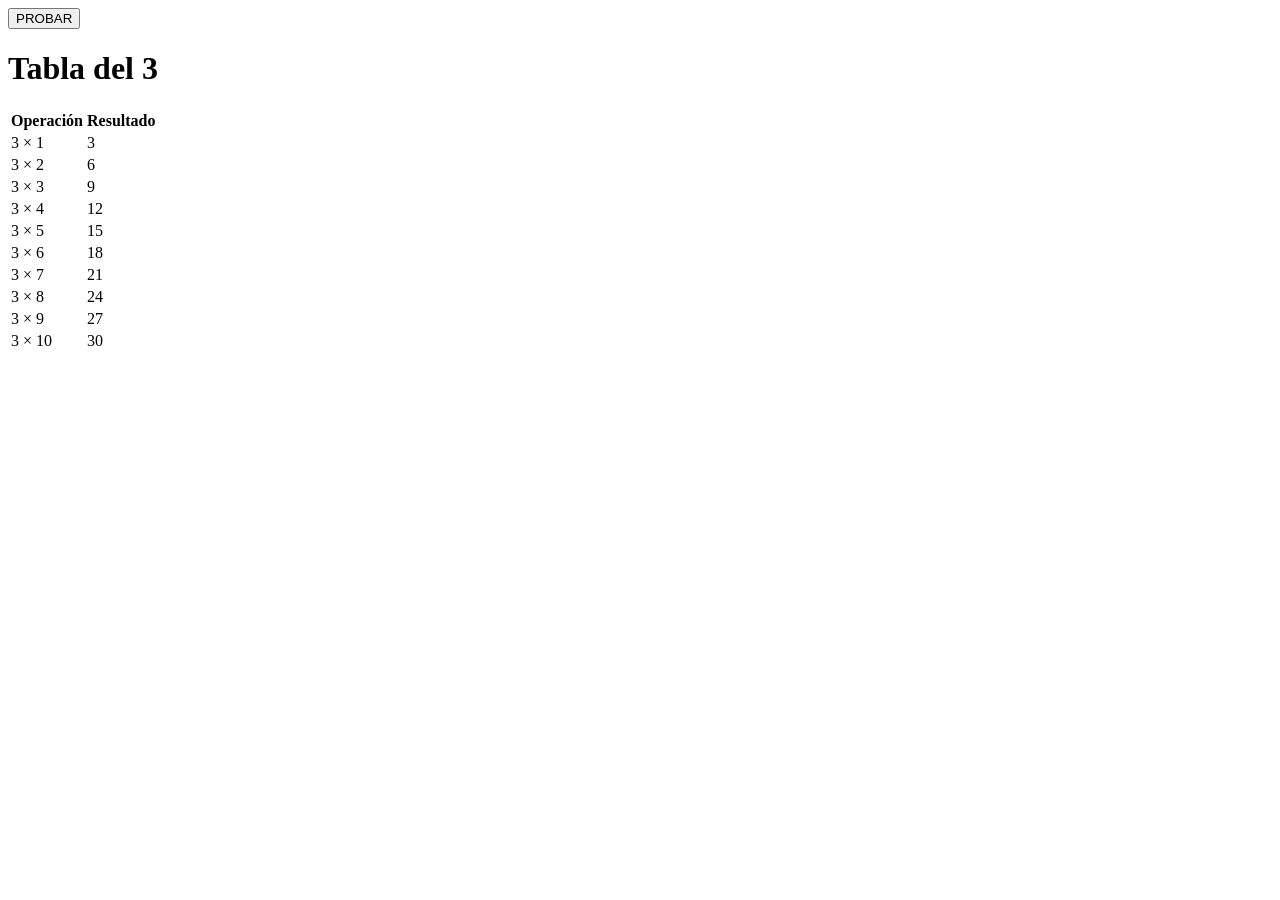
==== tablas/index.html @ b4a9148c "creamos la carpeta tablas y usamos ia para generar la tabla del 3 con html y css" ====
<!DOCTYPE html>
<html lang="es">
<head>
    <meta charset="UTF-8">
    <meta name="viewport" content="width=device-width, initial-scale=1.0">
    <title>Tabla del 3</title>

    <link rel="stylesheet" href="estilos.css">
</head>

<body>

    <main class="contenedor">

        <button class="boton-probar">PROBAR</button>

        <h1>Tabla del 3</h1>

        <table>
            <thead>
                <tr>
                    <th>Operación</th>
                    <th>Resultado</th>
                </tr>
            </thead>

            <tbody>
                <tr>
                    <td>3 × 1</td>
                    <td>3</td>
                </tr>

                <tr>
                    <td>3 × 2</td>
                    <td>6</td>
                </tr>

                <tr>
                    <td>3 × 3</td>
                    <td>9</td>
                </tr>

                <tr>
                    <td>3 × 4</td>
                    <td>12</td>
                </tr>

                <tr>
                    <td>3 × 5</td>
                    <td>15</td>
                </tr>

                <tr>
                    <td>3 × 6</td>
                    <td>18</td>
                </tr>

                <tr>
                    <td>3 × 7</td>
                    <td>21</td>
                </tr>

                <tr>
                    <td>3 × 8</td>
                    <td>24</td>
                </tr>

                <tr>
                    <td>3 × 9</td>
                    <td>27</td>
                </tr>

                <tr>
                    <td>3 × 10</td>
                    <td>30</td>
                </tr>
            </tbody>
        </table>

    </main>
    <script src="multiplicar.js"></script>
</body>
</html>
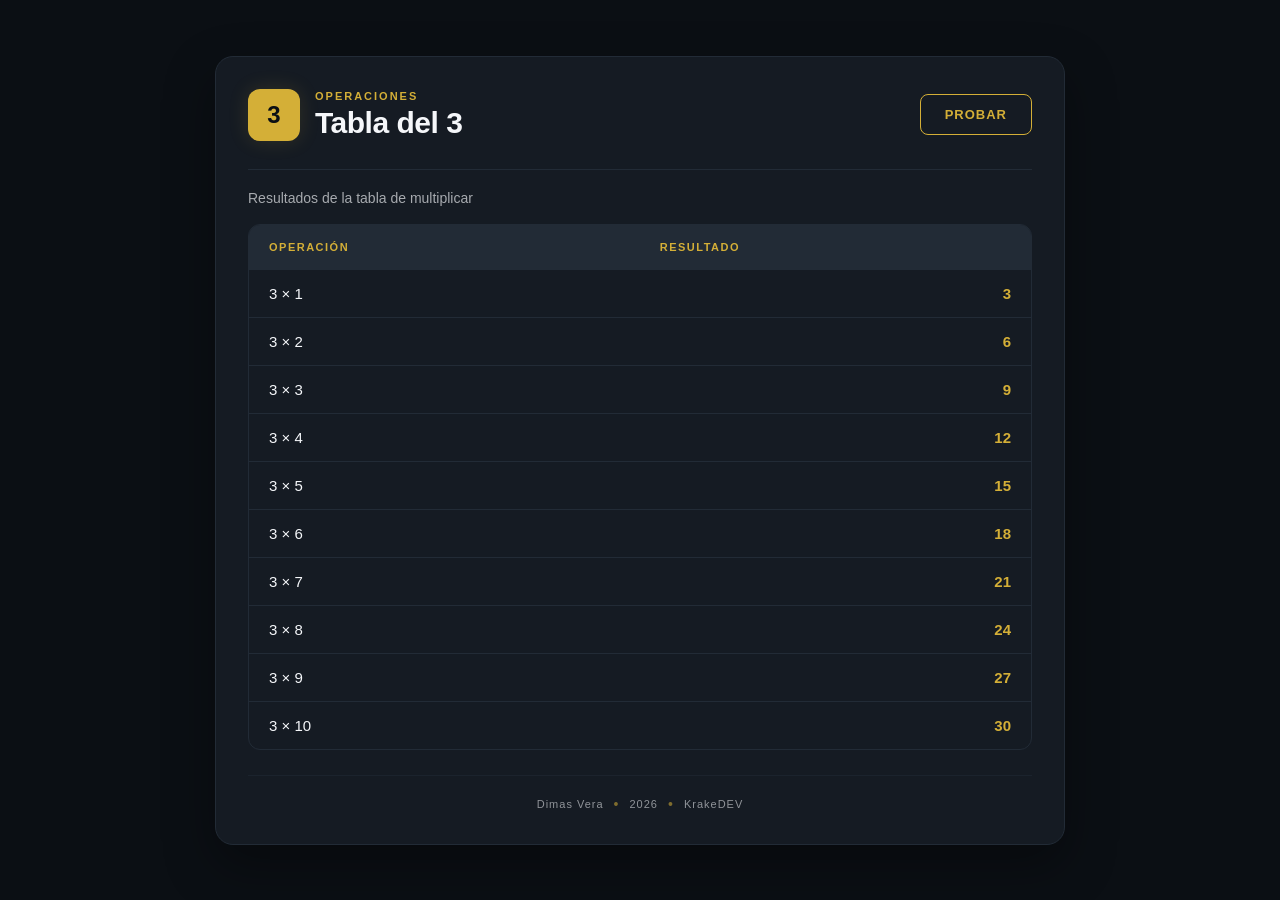
==== commit fa753dd0: "agregamos un estilo profesional y nuestro footer" ====
--- a/tablas/index.html
+++ b/tablas/index.html
@@ -1,85 +1,140 @@
 <!DOCTYPE html>
 <html lang="es">
+
 <head>
     <meta charset="UTF-8">
     <meta name="viewport" content="width=device-width, initial-scale=1.0">
+
     <title>Tabla del 3</title>
 
-    <link rel="stylesheet" href="estilos.css">
+    <link rel="stylesheet" href="multiplicar.css">
 </head>
 
 <body>
 
     <main class="contenedor">
 
-        <button class="boton-probar">PROBAR</button>
+        <section class="tarjeta">
 
-        <h1>Tabla del 3</h1>
+            <header class="encabezado">
 
-        <table>
-            <thead>
-                <tr>
-                    <th>Operación</th>
-                    <th>Resultado</th>
-                </tr>
-            </thead>
+                <div class="marca">
+                    <span class="marca-icono">3</span>
 
-            <tbody>
-                <tr>
-                    <td>3 × 1</td>
-                    <td>3</td>
-                </tr>
+                    <div>
+                        <p class="marca-superior">OPERACIONES</p>
+                        <h1>Tabla del 3</h1>
+                    </div>
+                </div>
 
-                <tr>
-                    <td>3 × 2</td>
-                    <td>6</td>
-                </tr>
+                <button class="boton-probar">
+                    PROBAR
+                </button>
 
-                <tr>
-                    <td>3 × 3</td>
-                    <td>9</td>
-                </tr>
+            </header>
 
-                <tr>
-                    <td>3 × 4</td>
-                    <td>12</td>
-                </tr>
 
-                <tr>
-                    <td>3 × 5</td>
-                    <td>15</td>
-                </tr>
+            <div class="separador"></div>
 
-                <tr>
-                    <td>3 × 6</td>
-                    <td>18</td>
-                </tr>
 
-                <tr>
-                    <td>3 × 7</td>
-                    <td>21</td>
-                </tr>
+            <div class="descripcion">
+                <p>
+                    Resultados de la tabla de multiplicar
+                </p>
+            </div>
 
-                <tr>
-                    <td>3 × 8</td>
-                    <td>24</td>
-                </tr>
 
-                <tr>
-                    <td>3 × 9</td>
-                    <td>27</td>
-                </tr>
+            <div class="tabla-contenedor">
 
-                <tr>
-                    <td>3 × 10</td>
-                    <td>30</td>
-                </tr>
-            </tbody>
-        </table>
+                <table>
+
+                    <thead>
+                        <tr>
+                            <th>OPERACIÓN</th>
+                            <th>RESULTADO</th>
+                        </tr>
+                    </thead>
+
+                    <tbody>
+
+                        <tr>
+                            <td>3 × 1</td>
+                            <td>3</td>
+                        </tr>
+
+                        <tr>
+                            <td>3 × 2</td>
+                            <td>6</td>
+                        </tr>
+
+                        <tr>
+                            <td>3 × 3</td>
+                            <td>9</td>
+                        </tr>
+
+                        <tr>
+                            <td>3 × 4</td>
+                            <td>12</td>
+                        </tr>
+
+                        <tr>
+                            <td>3 × 5</td>
+                            <td>15</td>
+                        </tr>
+
+                        <tr>
+                            <td>3 × 6</td>
+                            <td>18</td>
+                        </tr>
+
+                        <tr>
+                            <td>3 × 7</td>
+                            <td>21</td>
+                        </tr>
+
+                        <tr>
+                            <td>3 × 8</td>
+                            <td>24</td>
+                        </tr>
+
+                        <tr>
+                            <td>3 × 9</td>
+                            <td>27</td>
+                        </tr>
+
+                        <tr>
+                            <td>3 × 10</td>
+                            <td>30</td>
+                        </tr>
+
+                    </tbody>
+
+                </table>
+
+            </div>
+
+
+            <footer class="pie">
+
+    <span>Dimas Vera</span>
+
+    <span class="separador-footer">•</span>
+
+    <span>2026</span>
+
+    <span class="separador-footer">•</span>
+
+    <span>KrakeDEV</span>
+
+</footer>
+
+        </section>
 
     </main>
-    <script src="multiplicar.js"></script>
+
+    
+<script src="multiplicar.js"></script>
 </body>
+
+
 </html>
-
-   
--- a/tablas/multiplicar.css
+++ b/tablas/multiplicar.css
@@ -0,0 +1,494 @@
+/* =========================================
+   CONFIGURACIÓN GENERAL
+========================================= */
+
+* {
+    box-sizing: border-box;
+}
+
+body {
+    margin: 0;
+    min-height: 100vh;
+
+    font-family: Arial, Helvetica, sans-serif;
+
+    background-color: #0B0F14;
+    color: #F5F7FA;
+
+    display: flex;
+    justify-content: center;
+    align-items: center;
+
+    padding: 30px;
+}
+
+
+/* =========================================
+   CONTENEDOR PRINCIPAL
+========================================= */
+
+.contenedor {
+    width: 100%;
+    max-width: 850px;
+
+    animation: aparecer 0.8s ease;
+}
+
+
+/* =========================================
+   TARJETA
+========================================= */
+
+.tarjeta {
+    background-color: #151B23;
+
+    border: 1px solid #222B36;
+
+    border-radius: 18px;
+
+    padding: 32px;
+
+    box-shadow:
+        0 20px 50px rgba(0, 0, 0, 0.35);
+
+    transition:
+        transform 0.3s ease,
+        box-shadow 0.3s ease;
+}
+
+.tarjeta:hover {
+    transform: translateY(-4px);
+
+    box-shadow:
+        0 25px 60px rgba(0, 0, 0, 0.45);
+}
+
+
+/* =========================================
+   ENCABEZADO
+========================================= */
+
+.encabezado {
+    display: flex;
+
+    justify-content: space-between;
+    align-items: center;
+
+    gap: 20px;
+}
+
+
+/* =========================================
+   MARCA
+========================================= */
+
+.marca {
+    display: flex;
+
+    align-items: center;
+
+    gap: 15px;
+}
+
+.marca-icono {
+    width: 52px;
+    height: 52px;
+
+    display: flex;
+    align-items: center;
+    justify-content: center;
+
+    border-radius: 12px;
+
+    background-color: #D4AF37;
+
+    color: #0B0F14;
+
+    font-size: 24px;
+    font-weight: bold;
+
+    box-shadow:
+        0 0 20px rgba(212, 175, 55, 0.15);
+
+    animation: pulso 3s infinite;
+}
+
+
+.marca-superior {
+    margin: 0 0 4px;
+
+    color: #D4AF37;
+
+    font-size: 11px;
+    font-weight: bold;
+
+    letter-spacing: 2px;
+}
+
+
+h1 {
+    margin: 0;
+
+    font-size: 30px;
+
+    font-weight: 600;
+
+    letter-spacing: -0.5px;
+}
+
+
+/* =========================================
+   BOTÓN
+========================================= */
+
+.boton-probar {
+    padding: 12px 24px;
+
+    border: 1px solid #D4AF37;
+
+    border-radius: 8px;
+
+    background-color: transparent;
+
+    color: #D4AF37;
+
+    font-size: 13px;
+    font-weight: bold;
+
+    letter-spacing: 1px;
+
+    cursor: pointer;
+
+    transition:
+        background-color 0.3s ease,
+        color 0.3s ease,
+        transform 0.2s ease,
+        box-shadow 0.3s ease;
+}
+
+.boton-probar:hover {
+    background-color: #D4AF37;
+
+    color: #0B0F14;
+
+    transform: translateY(-2px);
+
+    box-shadow:
+        0 8px 20px rgba(212, 175, 55, 0.2);
+}
+
+.boton-probar:active {
+    transform: translateY(0);
+}
+
+
+/* =========================================
+   SEPARADOR
+========================================= */
+
+.separador {
+    height: 1px;
+
+    margin: 28px 0 20px;
+
+    background-color: #222B36;
+}
+
+
+/* =========================================
+   DESCRIPCIÓN
+========================================= */
+
+.descripcion p {
+    margin: 0 0 18px;
+
+    color: #F5F7FA;
+
+    font-size: 14px;
+
+    opacity: 0.65;
+}
+
+
+/* =========================================
+   TABLA
+========================================= */
+
+.tabla-contenedor {
+    width: 100%;
+
+    overflow-x: auto;
+
+    border: 1px solid #222B36;
+
+    border-radius: 12px;
+}
+
+table {
+    width: 100%;
+
+    border-collapse: collapse;
+
+    min-width: 450px;
+}
+
+
+/* Cabecera */
+
+thead {
+    background-color: #222B36;
+}
+
+th {
+    padding: 16px 20px;
+
+    color: #D4AF37;
+
+    font-size: 11px;
+
+    letter-spacing: 1.5px;
+
+    text-align: left;
+}
+
+
+/* Celdas */
+
+td {
+    padding: 15px 20px;
+
+    border-top: 1px solid #222B36;
+
+    color: #F5F7FA;
+
+    font-size: 15px;
+
+    transition:
+        background-color 0.25s ease,
+        padding-left 0.25s ease;
+}
+
+
+/* Resultado */
+
+td:last-child {
+    color: #D4AF37;
+
+    font-weight: bold;
+
+    text-align: right;
+}
+
+
+/* =========================================
+   EFECTO HOVER DE FILAS
+========================================= */
+
+tbody tr {
+    transition:
+        background-color 0.25s ease,
+        transform 0.25s ease;
+}
+
+tbody tr:hover {
+    background-color: #222B36;
+}
+
+tbody tr:hover td:first-child {
+    padding-left: 25px;
+}
+
+
+/* =========================================
+   PIE
+========================================= */
+
+.pie {
+    display: flex;
+
+    align-items: center;
+
+    gap: 10px;
+
+    margin-top: 20px;
+
+    color: #F5F7FA;
+
+    font-size: 11px;
+
+    letter-spacing: 1px;
+
+    opacity: 0.5;
+}
+
+.indicador {
+    width: 6px;
+    height: 6px;
+
+    border-radius: 50%;
+
+    background-color: #D4AF37;
+
+    box-shadow:
+        0 0 8px rgba(212, 175, 55, 0.5);
+}
+
+
+/* =========================================
+   ANIMACIONES
+========================================= */
+
+@keyframes aparecer {
+
+    from {
+        opacity: 0;
+        transform: translateY(20px);
+    }
+
+    to {
+        opacity: 1;
+        transform: translateY(0);
+    }
+}
+
+
+@keyframes pulso {
+
+    0%,
+    100% {
+        box-shadow:
+            0 0 0 rgba(212, 175, 55, 0);
+    }
+
+    50% {
+        box-shadow:
+            0 0 20px rgba(212, 175, 55, 0.18);
+    }
+}
+
+
+/* =========================================
+   RESPONSIVE
+========================================= */
+
+@media (max-width: 650px) {
+
+    body {
+        padding: 15px;
+    }
+
+    .tarjeta {
+        padding: 22px;
+    }
+
+    .encabezado {
+        align-items: flex-start;
+
+        flex-direction: column;
+    }
+
+    .boton-probar {
+        width: 100%;
+    }
+
+    h1 {
+        font-size: 25px;
+    }
+
+    .tabla-contenedor {
+        border-radius: 10px;
+    }
+
+    th,
+    td {
+        padding: 13px 15px;
+    }
+
+    .pie {
+        flex-wrap: wrap;
+    }
+}
+
+
+/* =========================================
+   PANTALLAS MUY PEQUEÑAS
+========================================= */
+
+@media (max-width: 400px) {
+
+    .tarjeta {
+        padding: 18px;
+    }
+
+    .marca-icono {
+        width: 45px;
+        height: 45px;
+
+        font-size: 20px;
+    }
+
+    h1 {
+        font-size: 22px;
+    }
+
+    th,
+    td {
+        padding: 12px;
+    }
+}
+
+
+/* =========================================
+   FOOTER
+========================================= */
+
+.pie {
+    display: flex;
+
+    justify-content: center;
+    align-items: center;
+
+    gap: 10px;
+
+    margin-top: 25px;
+    padding-top: 20px;
+
+    border-top: 1px solid #222B36;
+
+    color: #F5F7FA;
+
+    font-size: 11px;
+
+    letter-spacing: 1px;
+
+    opacity: 0.55;
+
+    transition: opacity 0.3s ease;
+}
+
+.pie:hover {
+    opacity: 1;
+}
+
+.separador-footer {
+    color: #D4AF37;
+
+    font-size: 14px;
+}
+
+
+/* =========================================
+   FOOTER RESPONSIVE
+========================================= */
+
+@media (max-width: 400px) {
+
+    .pie {
+        flex-wrap: wrap;
+
+        gap: 7px;
+
+        font-size: 10px;
+    }
+}
+
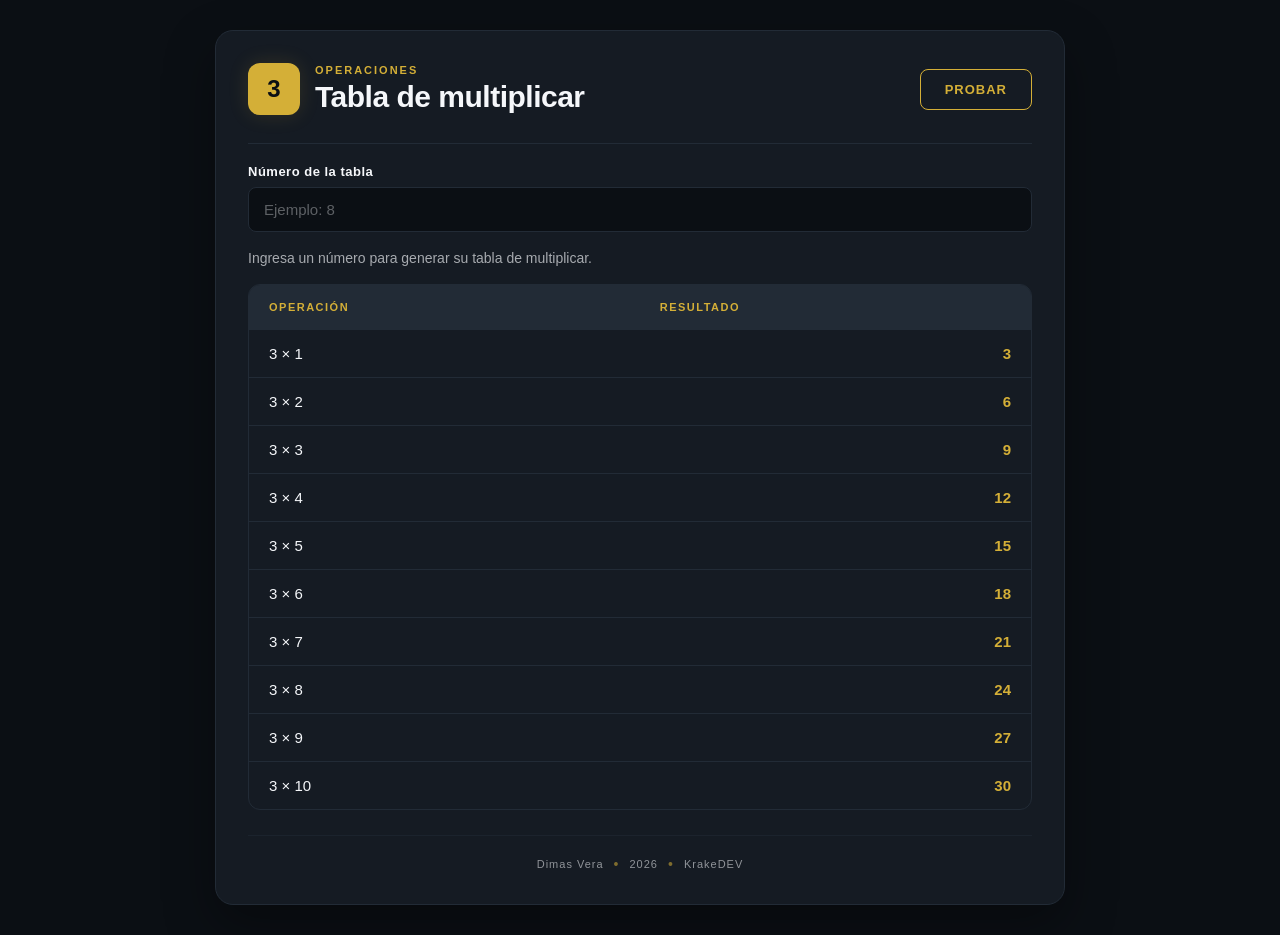
==== commit e69b9607: "agregamos la entrada para el numero de la tabla" ====
--- a/tablas/index.html
+++ b/tablas/index.html
@@ -1,13 +1,22 @@
+
 <!DOCTYPE html>
 <html lang="es">
 
 <head>
+
     <meta charset="UTF-8">
-    <meta name="viewport" content="width=device-width, initial-scale=1.0">
+
+    <meta
+        name="viewport"
+        content="width=device-width, initial-scale=1.0"
+    >
 
     <title>Tabla del 3</title>
 
     <link rel="stylesheet" href="multiplicar.css">
+
+    <script src="multiplicar.js" defer></script>
+
 </head>
 
 <body>
@@ -19,15 +28,29 @@
             <header class="encabezado">
 
                 <div class="marca">
-                    <span class="marca-icono">3</span>
+
+                    <span class="marca-icono">
+                        3
+                    </span>
 
                     <div>
-                        <p class="marca-superior">OPERACIONES</p>
-                        <h1>Tabla del 3</h1>
+
+                        <p class="marca-superior">
+                            OPERACIONES
+                        </p>
+
+                        <h1>
+                            Tabla de multiplicar
+                        </h1>
+
                     </div>
+
                 </div>
 
-                <button class="boton-probar">
+                <button
+                    class="boton-probar"
+                    onclick="generarTablas()"
+                >
                     PROBAR
                 </button>
 
@@ -37,22 +60,45 @@
             <div class="separador"></div>
 
 
-            <div class="descripcion">
-                <p>
-                    Resultados de la tabla de multiplicar
-                </p>
+            <div class="entrada-tabla">
+
+                <label for="txtNumero">
+                    Número de la tabla
+                </label>
+
+                <input
+                    type="number"
+                    id="txtNumero"
+                    placeholder="Ejemplo: 8"
+                >
+
             </div>
 
 
-            <div class="tabla-contenedor">
+            <div class="descripcion">
+
+                <p>
+                    Ingresa un número para generar
+                    su tabla de multiplicar.
+                </p>
+
+            </div>
+
+
+            <div
+                id="contenedorTabla"
+                class="tabla-contenedor"
+            >
 
                 <table>
 
                     <thead>
+
                         <tr>
                             <th>OPERACIÓN</th>
                             <th>RESULTADO</th>
                         </tr>
+
                     </thead>
 
                     <tbody>
@@ -116,25 +162,26 @@
 
             <footer class="pie">
 
-    <span>Dimas Vera</span>
+                <span>Dimas Vera</span>
 
-    <span class="separador-footer">•</span>
+                <span class="separador-footer">
+                    •
+                </span>
 
-    <span>2026</span>
+                <span>2026</span>
 
-    <span class="separador-footer">•</span>
+                <span class="separador-footer">
+                    •
+                </span>
 
-    <span>KrakeDEV</span>
+                <span>KrakeDEV</span>
 
-</footer>
+            </footer>
 
         </section>
 
     </main>
 
-    
-<script src="multiplicar.js"></script>
 </body>
 
-
 </html>
--- a/tablas/multiplicar.css
+++ b/tablas/multiplicar.css
@@ -478,6 +478,66 @@
 
 
 /* =========================================
+   ENTRADA DE TABLA
+========================================= */
+
+.entrada-tabla {
+    display: flex;
+
+    flex-direction: column;
+
+    gap: 8px;
+
+    margin-bottom: 18px;
+}
+
+.entrada-tabla label {
+    color: #F5F7FA;
+
+    font-size: 13px;
+
+    font-weight: bold;
+
+    letter-spacing: 0.5px;
+}
+
+.entrada-tabla input {
+    width: 100%;
+
+    padding: 13px 15px;
+
+    border: 1px solid #222B36;
+
+    border-radius: 8px;
+
+    outline: none;
+
+    background-color: #0B0F14;
+
+    color: #F5F7FA;
+
+    font-size: 15px;
+
+    transition:
+        border-color 0.3s ease,
+        box-shadow 0.3s ease;
+}
+
+.entrada-tabla input::placeholder {
+    color: #F5F7FA;
+
+    opacity: 0.35;
+}
+
+.entrada-tabla input:focus {
+    border-color: #D4AF37;
+
+    box-shadow:
+        0 0 0 3px rgba(212, 175, 55, 0.10);
+}
+
+
+/* =========================================
    FOOTER RESPONSIVE
 ========================================= */
 
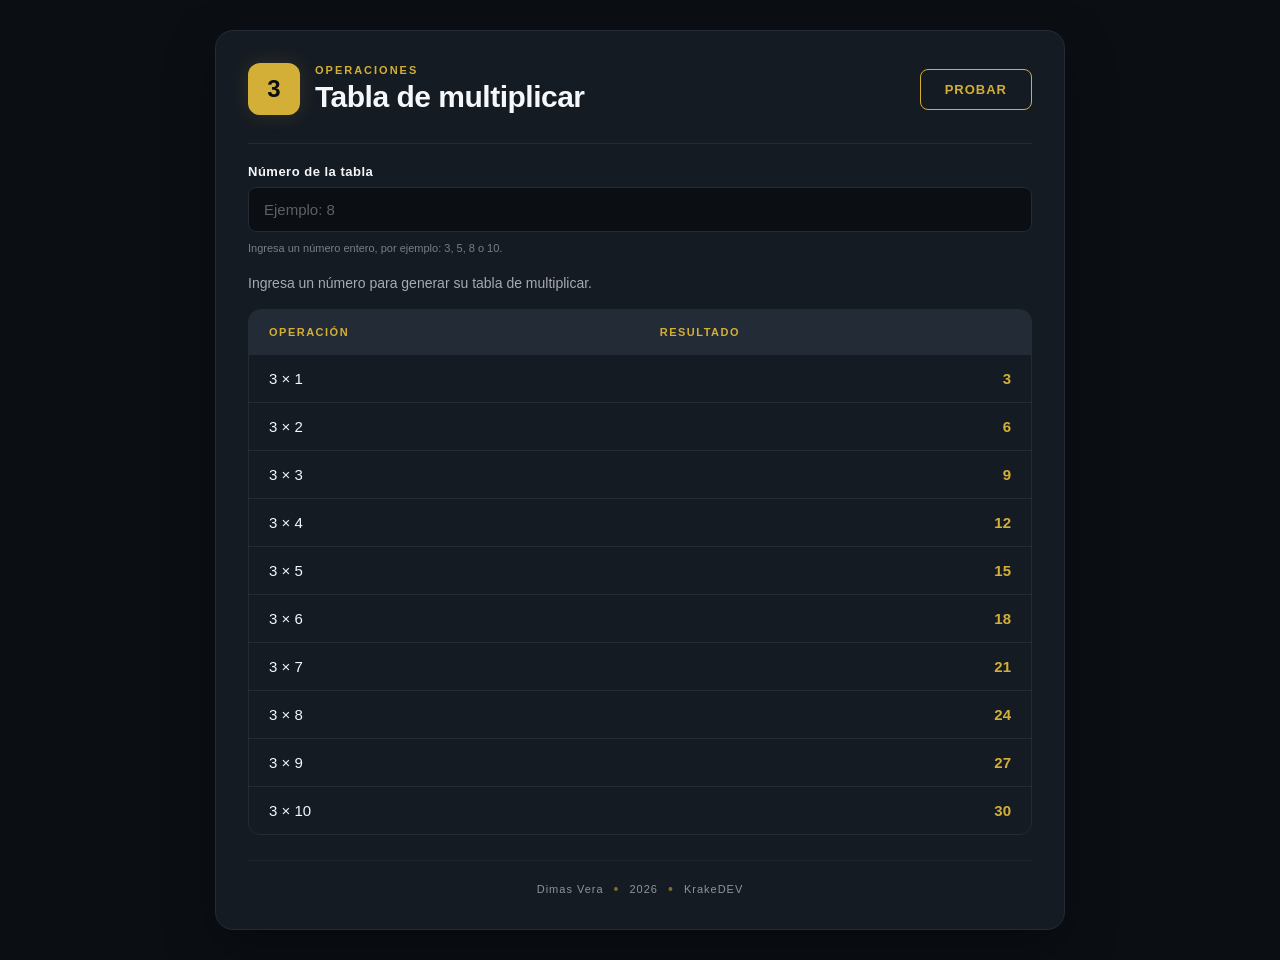
==== commit 929f7f77: "mejoramos la experiencia del usuario" ====
--- a/tablas/index.html
+++ b/tablas/index.html
@@ -71,6 +71,9 @@
                     id="txtNumero"
                     placeholder="Ejemplo: 8"
                 >
+                <small class="ayuda">
+    Ingresa un número entero, por ejemplo: 3, 5, 8 o 10.
+</small>
 
             </div>
 
--- a/tablas/multiplicar.css
+++ b/tablas/multiplicar.css
@@ -538,6 +538,44 @@
 
 
 /* =========================================
+   MENSAJE DE VALIDACIÓN
+========================================= */
+
+#contenedorTabla h1 {
+    margin: 0;
+
+    padding: 45px 20px;
+
+    color: #D4AF37;
+
+    font-size: 22px;
+
+    font-weight: 600;
+
+    text-align: center;
+
+    animation: aparecer 0.4s ease;
+}
+
+
+/* =========================================
+   MENSAJE DE AYUDA
+========================================= */
+
+.ayuda {
+    color: #F5F7FA;
+
+    font-size: 11px;
+
+    opacity: 0.45;
+
+    line-height: 1.5;
+}
+
+
+
+
+/* =========================================
    FOOTER RESPONSIVE
 ========================================= */
 
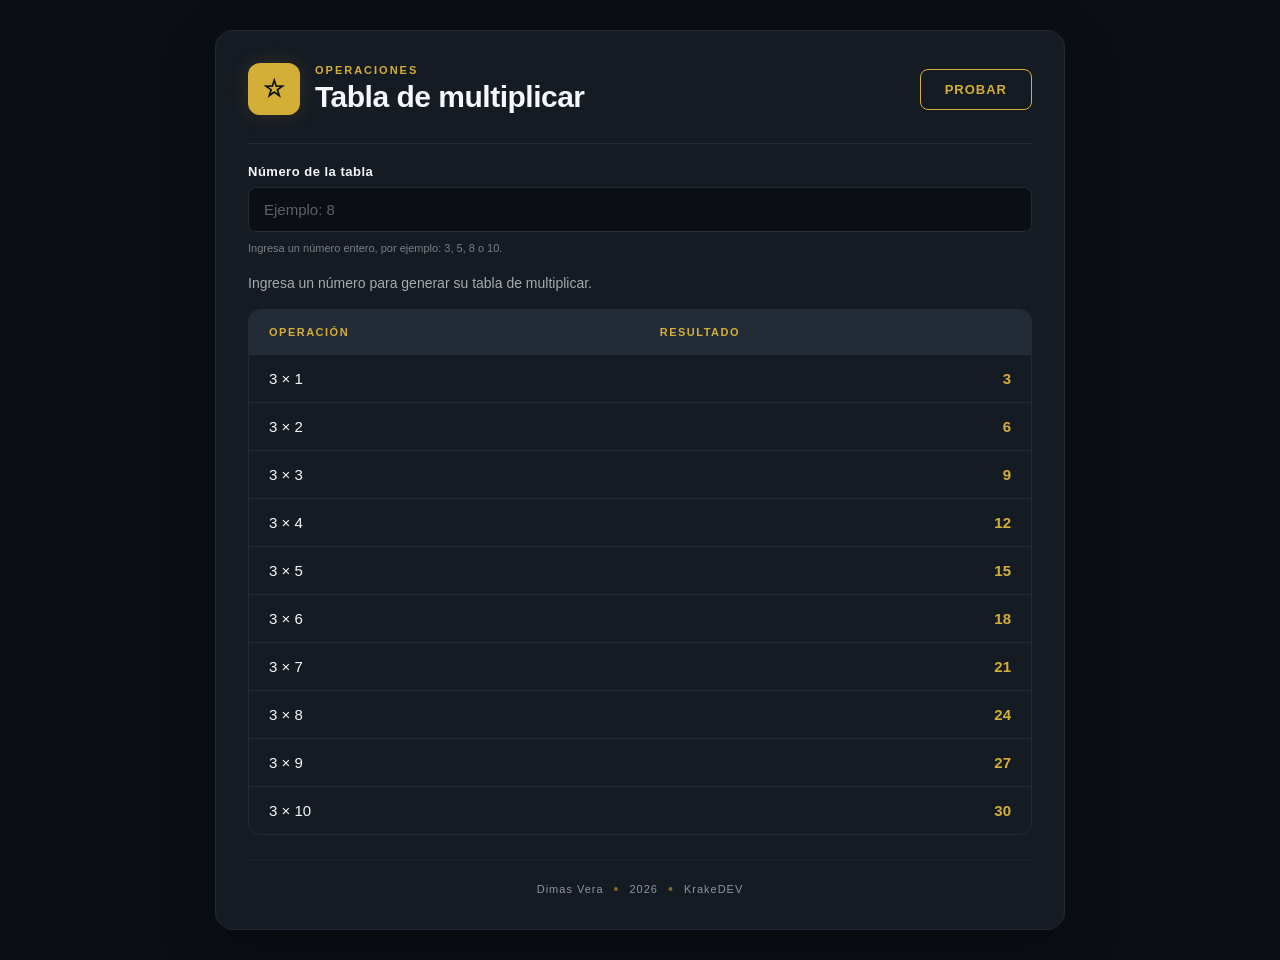
==== commit eab8bc59: "corregimos html" ====
--- a/tablas/index.html
+++ b/tablas/index.html
@@ -11,7 +11,7 @@
         content="width=device-width, initial-scale=1.0"
     >
 
-    <title>Tabla del 3</title>
+    <title>Tabla de multiplicar</title>
 
     <link rel="stylesheet" href="multiplicar.css">
 
@@ -30,7 +30,7 @@
                 <div class="marca">
 
                     <span class="marca-icono">
-                        3
+                        ☆
                     </span>
 
                     <div>
